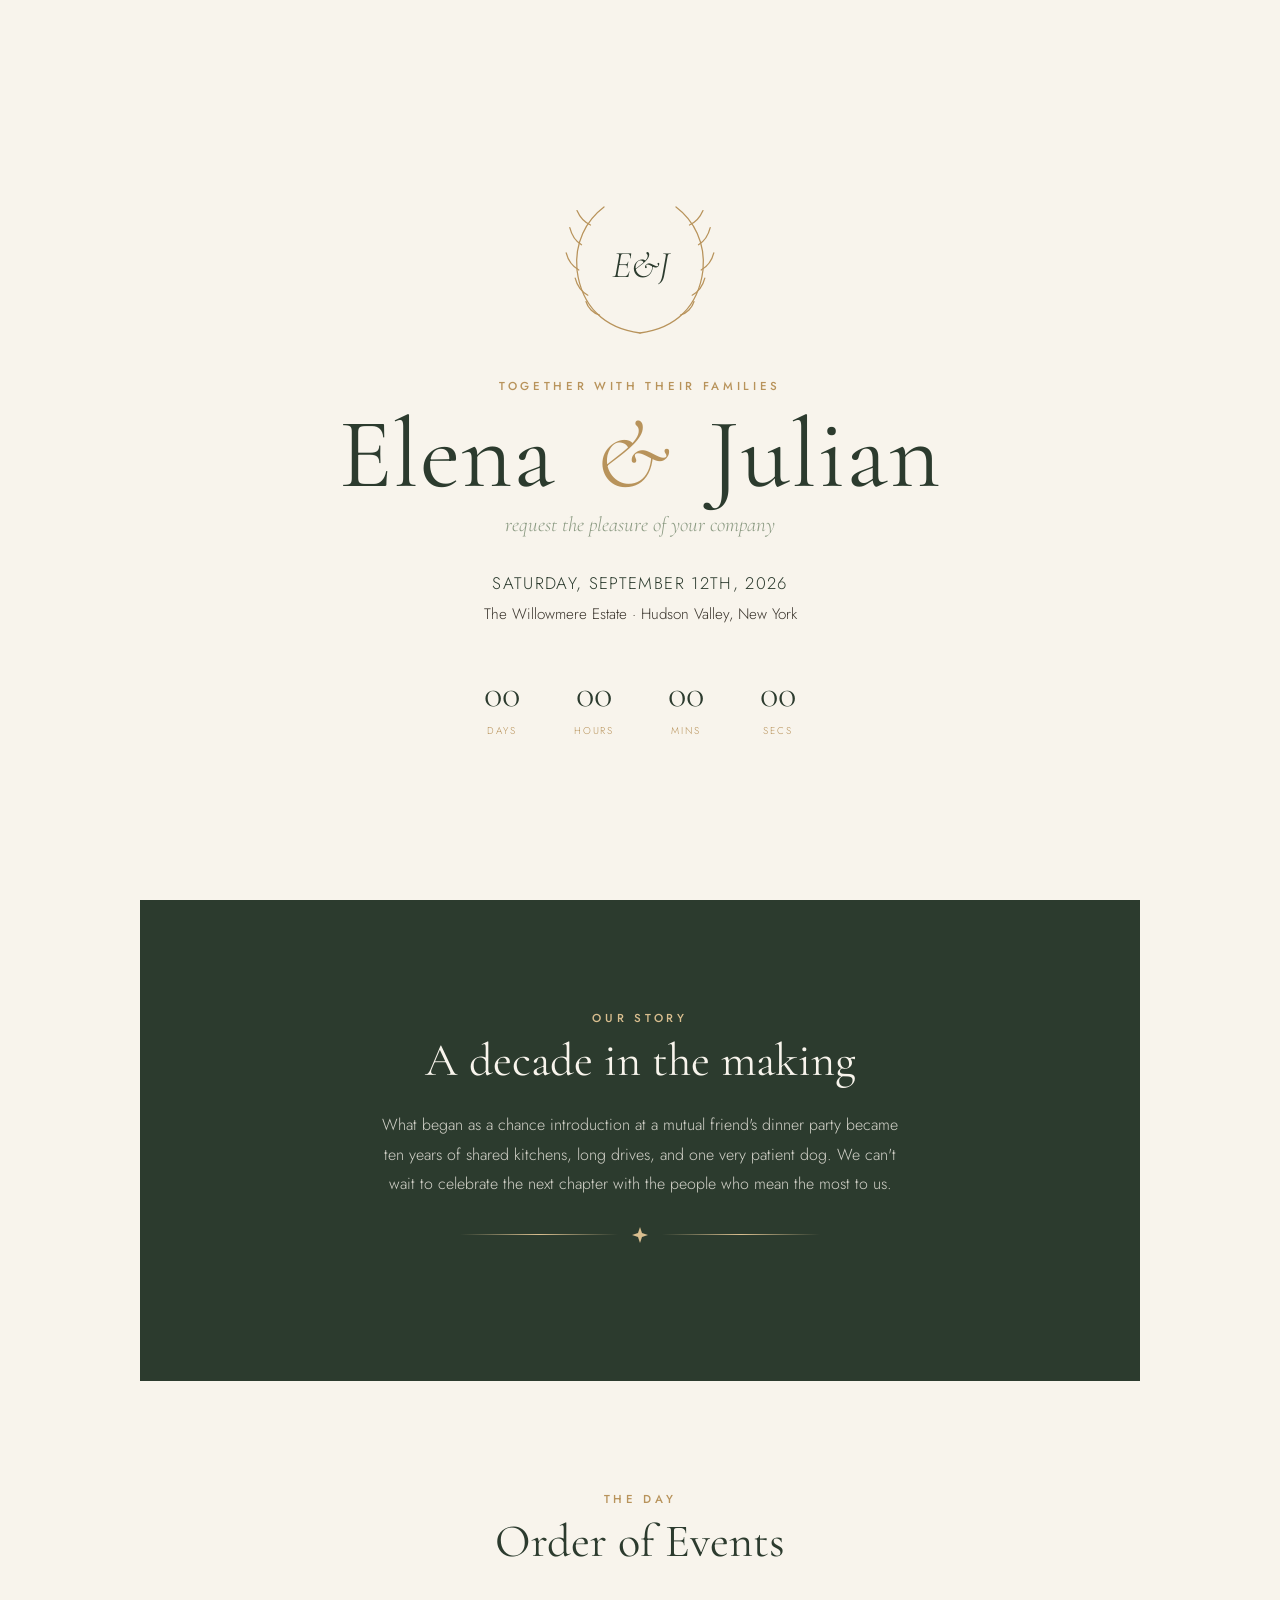
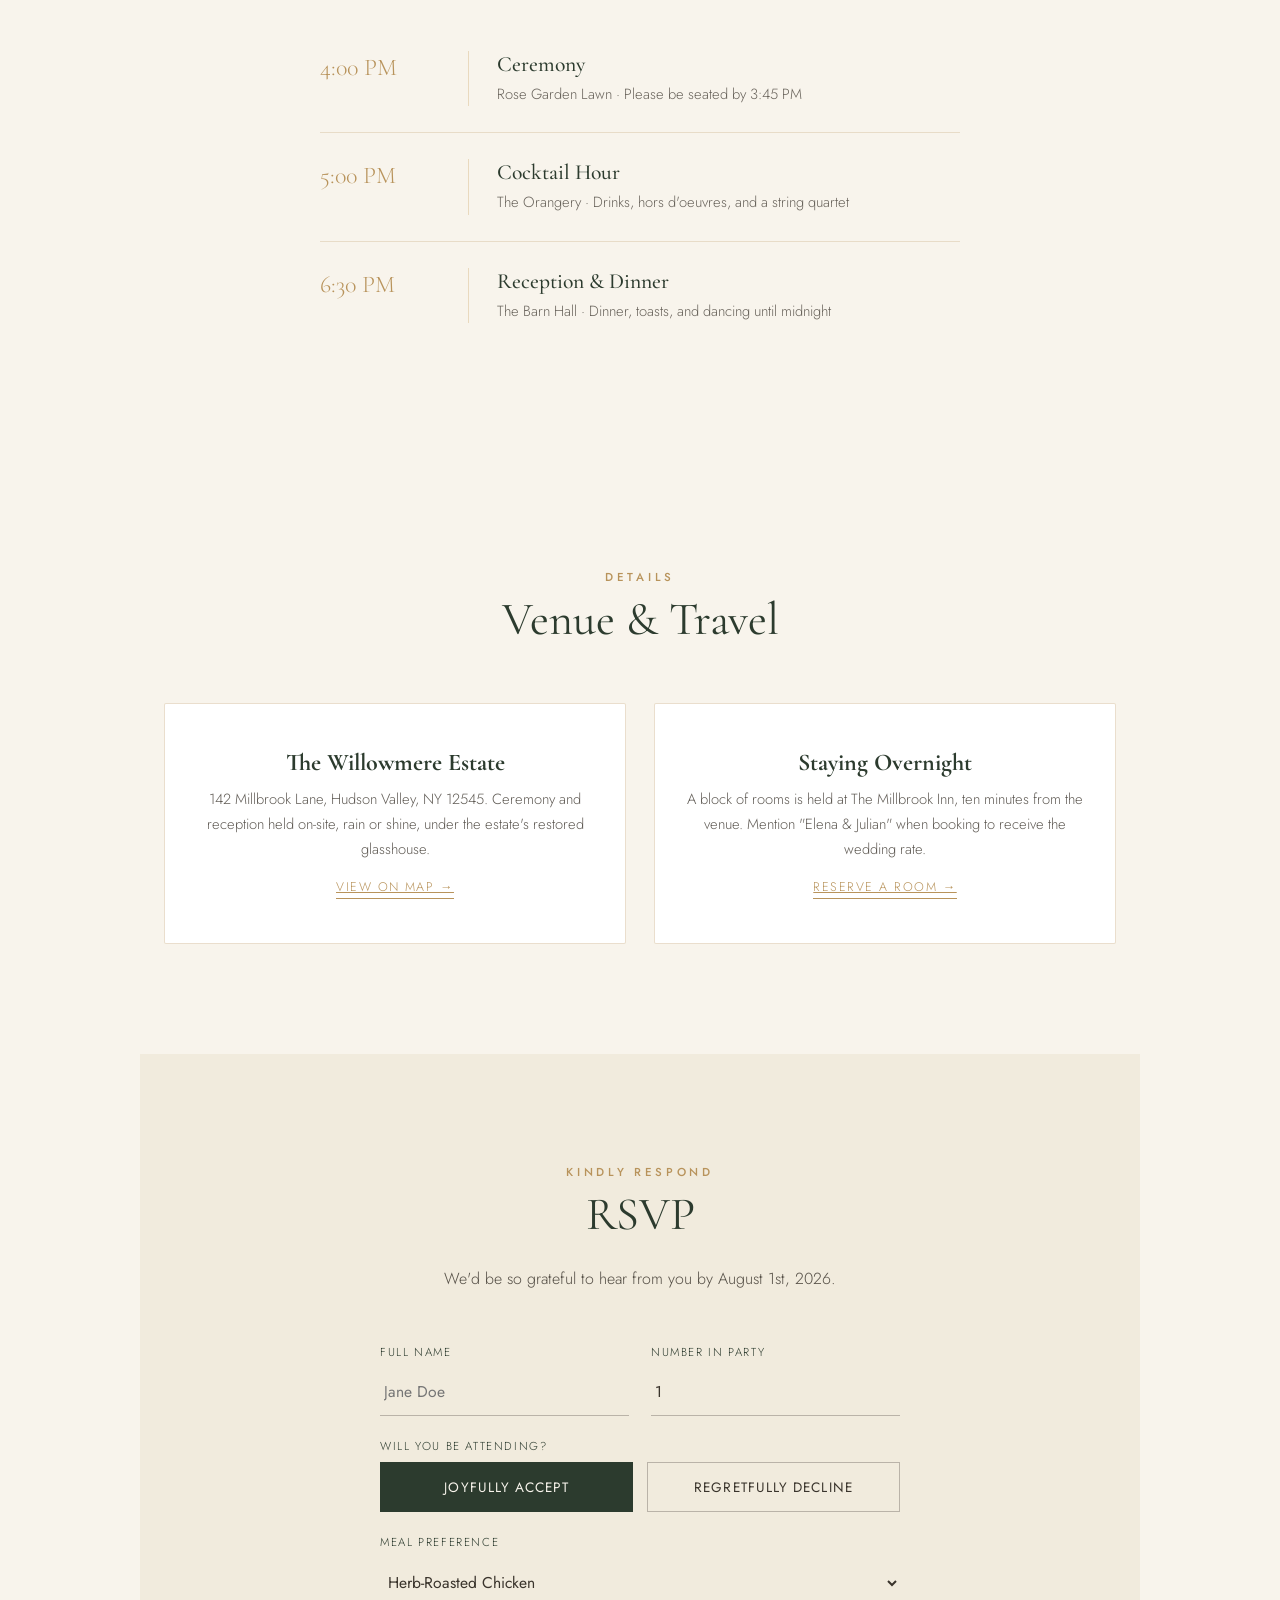
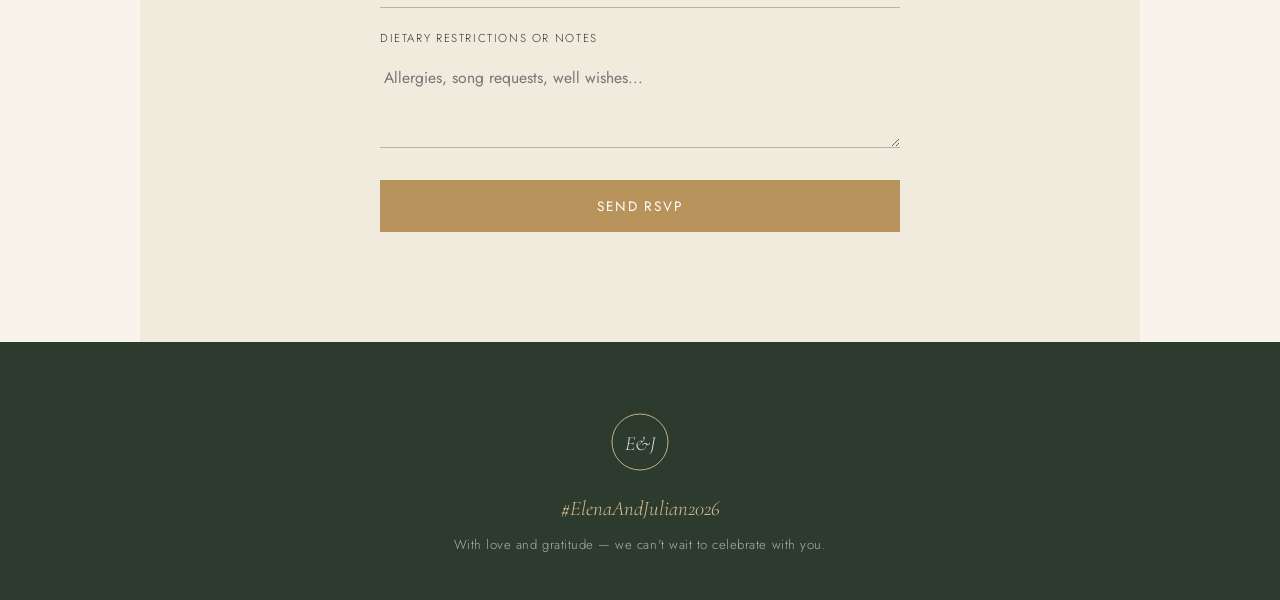
==== index.html @ f8de7e8d "Rename wedding-invite.html to index.html" ====
<!DOCTYPE html>
<html lang="en">
<head>
<meta charset="UTF-8">
<meta name="viewport" content="width=device-width, initial-scale=1.0">
<title>Elena & Julian — September 12, 2026</title>
<link rel="preconnect" href="https://fonts.googleapis.com">
<link rel="preconnect" href="https://fonts.gstatic.com" crossorigin>
<link href="https://fonts.googleapis.com/css2?family=Cormorant+Garamond:ital,wght@0,300;0,400;0,500;1,400&family=Jost:wght@300;400;500&display=swap" rel="stylesheet">
<style>
  :root{
    --ivory:#F8F4EC;
    --ivory-deep:#F1EBDD;
    --deep-green:#2C3B2E;
    --sage:#8B9A82;
    --gold:#B8935B;
    --gold-soft:#D9BE8F;
    --charcoal:#3A342C;
    --white:#FFFFFF;
  }

  *{margin:0;padding:0;box-sizing:border-box;}

  html{scroll-behavior:smooth;}

  body{
    background:var(--ivory);
    color:var(--charcoal);
    font-family:'Jost', sans-serif;
    font-weight:300;
    overflow-x:hidden;
  }

  h1,h2,.serif{
    font-family:'Cormorant Garamond', serif;
    font-weight:400;
    color:var(--deep-green);
  }

  .eyebrow{
    font-family:'Jost', sans-serif;
    font-size:0.72rem;
    letter-spacing:0.32em;
    text-transform:uppercase;
    color:var(--gold);
    font-weight:500;
  }

  a{color:inherit;}

  /* ---------- Divider ---------- */
  .divider{
    display:flex;
    align-items:center;
    justify-content:center;
    gap:14px;
    margin:28px auto;
    width:min(360px, 70%);
  }
  .divider .line{
    flex:1;
    height:1px;
    background:linear-gradient(90deg, transparent, var(--gold), transparent);
  }
  .divider svg{ flex-shrink:0; }

  /* ---------- Hero ---------- */
  .hero{
    min-height:100vh;
    display:flex;
    flex-direction:column;
    align-items:center;
    justify-content:center;
    text-align:center;
    padding:80px 24px 60px;
    position:relative;
  }

  .wreath{
    width:180px;
    height:auto;
    margin-bottom:18px;
    opacity:0;
    animation:fadeDown 1.4s ease forwards 0.2s;
  }

  .hero .eyebrow{
    opacity:0;
    animation:fadeUp 1s ease forwards 0.6s;
  }

  .hero h1{
    font-size:clamp(3rem, 9vw, 6.2rem);
    line-height:1.02;
    margin:10px 0 6px;
    letter-spacing:0.01em;
    opacity:0;
    animation:fadeUp 1.1s ease forwards 0.85s;
  }

  .hero h1 em{
    font-style:italic;
    color:var(--gold);
    font-weight:300;
    padding:0 0.15em;
  }

  .hero .subtitle{
    font-family:'Cormorant Garamond', serif;
    font-style:italic;
    font-size:1.3rem;
    color:var(--sage);
    opacity:0;
    animation:fadeUp 1.1s ease forwards 1.1s;
  }

  .hero .date-line{
    margin-top:34px;
    font-size:1.05rem;
    letter-spacing:0.08em;
    text-transform:uppercase;
    color:var(--deep-green);
    opacity:0;
    animation:fadeUp 1.1s ease forwards 1.35s;
  }

  .hero .location-line{
    margin-top:8px;
    font-size:0.95rem;
    color:var(--charcoal);
    opacity:0.8;
    opacity:0;
    animation:fadeUp 1.1s ease forwards 1.5s;
  }

  /* Countdown */
  .countdown{
    display:flex;
    gap:28px;
    margin-top:46px;
    opacity:0;
    animation:fadeUp 1.1s ease forwards 1.7s;
  }
  .countdown .unit{
    text-align:center;
    min-width:64px;
  }
  .countdown .num{
    font-family:'Cormorant Garamond', serif;
    font-size:2.4rem;
    color:var(--deep-green);
    display:block;
  }
  .countdown .label{
    font-size:0.62rem;
    letter-spacing:0.18em;
    text-transform:uppercase;
    color:var(--gold);
  }

  @keyframes fadeUp{ from{opacity:0; transform:translateY(18px);} to{opacity:1; transform:translateY(0);} }
  @keyframes fadeDown{ from{opacity:0; transform:translateY(-14px);} to{opacity:1; transform:translateY(0);} }

  /* ---------- Reveal on scroll ---------- */
  .reveal{
    opacity:0;
    transform:translateY(30px);
    transition:opacity 0.9s ease, transform 0.9s ease;
  }
  .reveal.visible{
    opacity:1;
    transform:translateY(0);
  }

  /* ---------- Section shell ---------- */
  section{
    padding:110px 24px;
    max-width:1000px;
    margin:0 auto;
    text-align:center;
  }

  section h2{
    font-size:clamp(2.1rem, 4vw, 2.9rem);
    margin-top:6px;
  }

  section > .eyebrow{ display:block; }

  .section-intro{
    max-width:520px;
    margin:22px auto 0;
    font-size:1rem;
    line-height:1.85;
    color:var(--charcoal);
    opacity:0.85;
  }

  /* ---------- Story band ---------- */
  .story-band{
    background:var(--deep-green);
    color:var(--ivory);
  }
  .story-band .eyebrow{ color:var(--gold-soft); }
  .story-band h2{ color:var(--ivory); }
  .story-band .section-intro{ color:var(--ivory); opacity:0.82; }
  .story-band .divider .line{ background:linear-gradient(90deg, transparent, var(--gold-soft), transparent); }

  /* ---------- Schedule ---------- */
  .schedule{
    margin-top:56px;
    display:flex;
    flex-direction:column;
    max-width:640px;
    margin-left:auto;
    margin-right:auto;
    text-align:left;
  }
  .schedule-item{
    display:grid;
    grid-template-columns:120px 1px 1fr;
    gap:28px;
    padding:26px 0;
    border-bottom:1px solid rgba(184,147,91,0.25);
  }
  .schedule-item:last-child{ border-bottom:none; }
  .schedule-item .time{
    font-family:'Cormorant Garamond', serif;
    font-size:1.5rem;
    color:var(--gold);
    padding-top:2px;
  }
  .schedule-item .rule{
    background:var(--gold-soft);
    opacity:0.5;
  }
  .schedule-item .event h3{
    font-family:'Cormorant Garamond', serif;
    font-weight:500;
    font-size:1.35rem;
    color:var(--deep-green);
    margin-bottom:6px;
  }
  .schedule-item .event p{
    font-size:0.92rem;
    opacity:0.75;
    line-height:1.6;
  }

  /* ---------- Details cards ---------- */
  .cards{
    display:grid;
    grid-template-columns:1fr 1fr;
    gap:28px;
    margin-top:56px;
  }
  .card{
    background:var(--white);
    border:1px solid rgba(184,147,91,0.3);
    padding:44px 30px;
    border-radius:2px;
  }
  .card .cardicon{ margin-bottom:16px; }
  .card h3{
    font-family:'Cormorant Garamond', serif;
    font-size:1.5rem;
    color:var(--deep-green);
    margin-bottom:10px;
  }
  .card p{ font-size:0.92rem; line-height:1.7; opacity:0.8; }
  .card a.map-link{
    display:inline-block;
    margin-top:16px;
    font-size:0.78rem;
    letter-spacing:0.12em;
    text-transform:uppercase;
    color:var(--gold);
    border-bottom:1px solid var(--gold);
    padding-bottom:2px;
  }

  /* ---------- RSVP ---------- */
  .rsvp{ background:var(--ivory-deep); }
  form.rsvp-form{
    margin-top:50px;
    max-width:520px;
    margin-left:auto;
    margin-right:auto;
    text-align:left;
    display:flex;
    flex-direction:column;
    gap:22px;
  }
  .field{ display:flex; flex-direction:column; gap:8px; }
  .field label{
    font-size:0.72rem;
    letter-spacing:0.14em;
    text-transform:uppercase;
    color:var(--deep-green);
  }
  .field input[type=text], .field input[type=number], .field select, .field textarea{
    font-family:'Jost', sans-serif;
    font-size:0.98rem;
    padding:12px 4px;
    background:transparent;
    border:none;
    border-bottom:1px solid rgba(58,52,44,0.3);
    color:var(--charcoal);
    outline:none;
    transition:border-color 0.3s ease;
  }
  .field input:focus, .field select:focus, .field textarea:focus{
    border-color:var(--gold);
  }
  .row2{ display:grid; grid-template-columns:1fr 1fr; gap:22px; }

  .attend-toggle{
    display:flex;
    gap:14px;
  }
  .attend-toggle button{
    flex:1;
    padding:14px;
    font-family:'Jost', sans-serif;
    font-size:0.85rem;
    letter-spacing:0.08em;
    text-transform:uppercase;
    background:transparent;
    border:1px solid rgba(58,52,44,0.3);
    color:var(--charcoal);
    cursor:pointer;
    transition:all 0.25s ease;
  }
  .attend-toggle button.active{
    background:var(--deep-green);
    border-color:var(--deep-green);
    color:var(--ivory);
  }

  .submit-btn{
    margin-top:10px;
    padding:16px;
    background:var(--gold);
    color:var(--white);
    border:none;
    font-family:'Jost', sans-serif;
    font-size:0.85rem;
    letter-spacing:0.14em;
    text-transform:uppercase;
    cursor:pointer;
    transition:background 0.3s ease;
  }
  .submit-btn:hover{ background:var(--deep-green); }

  .confirm-msg{
    display:none;
    margin-top:22px;
    text-align:center;
    font-family:'Cormorant Garamond', serif;
    font-style:italic;
    font-size:1.2rem;
    color:var(--deep-green);
  }
  .confirm-msg.show{ display:block; animation:fadeUp 0.7s ease; }

  /* ---------- Footer ---------- */
  footer{
    padding:70px 24px 46px;
    text-align:center;
    background:var(--deep-green);
    color:var(--ivory);
  }
  footer .monogram-small{ width:60px; margin-bottom:18px; opacity:0.9; }
  footer .hashtag{
    font-family:'Cormorant Garamond', serif;
    font-style:italic;
    font-size:1.3rem;
    color:var(--gold-soft);
  }
  footer .thanks{
    margin-top:14px;
    font-size:0.82rem;
    opacity:0.65;
    letter-spacing:0.04em;
  }

  @media(max-width:640px){
    .cards{ grid-template-columns:1fr; }
    .row2{ grid-template-columns:1fr; }
    .schedule-item{ grid-template-columns:80px 1px 1fr; gap:16px; }
    .countdown{ gap:16px; }
    .countdown .unit{ min-width:52px; }
    section{ padding:80px 20px; }
  }

  :focus-visible{ outline:2px solid var(--gold); outline-offset:3px; }

  @media (prefers-reduced-motion: reduce){
    *{ animation-duration:0.01ms !important; animation-iteration-count:1 !important; transition-duration:0.01ms !important; }
  }
</style>
</head>
<body>

<!-- ===================== HERO ===================== -->
<section class="hero">
  <svg class="wreath" viewBox="0 0 200 200" fill="none" xmlns="http://www.w3.org/2000/svg">
    <g stroke="#B8935B" stroke-width="1.4" stroke-linecap="round">
      <!-- left laurel -->
      <path d="M100 170 C 60 165, 35 140, 30 100 C 27 70, 40 45, 60 30" fill="none"/>
      <path d="M55 150 C 48 148, 42 142, 40 135" fill="none"/>
      <path d="M42 128 C 35 124, 30 117, 28 109" fill="none"/>
      <path d="M32 100 C 25 96, 20 89, 18 81" fill="none"/>
      <path d="M35 72 C 28 68, 24 61, 22 53" fill="none"/>
      <path d="M45 50 C 38 47, 33 41, 30 34" fill="none"/>
      <!-- right laurel -->
      <path d="M100 170 C 140 165, 165 140, 170 100 C 173 70, 160 45, 140 30" fill="none"/>
      <path d="M145 150 C 152 148, 158 142, 160 135" fill="none"/>
      <path d="M158 128 C 165 124, 170 117, 172 109" fill="none"/>
      <path d="M168 100 C 175 96, 180 89, 182 81" fill="none"/>
      <path d="M165 72 C 172 68, 176 61, 178 53" fill="none"/>
      <path d="M155 50 C 162 47, 167 41, 170 34" fill="none"/>
    </g>
    <text x="100" y="108" text-anchor="middle" font-family="Cormorant Garamond, serif" font-size="42" fill="#2C3B2E" font-style="italic">E&amp;J</text>
  </svg>

  <span class="eyebrow">Together with their families</span>
  <h1>Elena <em>&amp;</em> Julian</h1>
  <p class="subtitle">request the pleasure of your company</p>
  <p class="date-line">Saturday, September 12th, 2026</p>
  <p class="location-line">The Willowmere Estate · Hudson Valley, New York</p>

  <div class="countdown" id="countdown">
    <div class="unit"><span class="num" id="cd-days">00</span><span class="label">Days</span></div>
    <div class="unit"><span class="num" id="cd-hours">00</span><span class="label">Hours</span></div>
    <div class="unit"><span class="num" id="cd-mins">00</span><span class="label">Mins</span></div>
    <div class="unit"><span class="num" id="cd-secs">00</span><span class="label">Secs</span></div>
  </div>
</section>

<!-- ===================== STORY / WELCOME ===================== -->
<section class="story-band reveal">
  <span class="eyebrow">Our Story</span>
  <h2>A decade in the making</h2>
  <p class="section-intro">
    What began as a chance introduction at a mutual friend's dinner party became ten years of shared kitchens, long drives, and one very patient dog. We can't wait to celebrate the next chapter with the people who mean the most to us.
  </p>
  <div class="divider">
    <div class="line"></div>
    <svg width="16" height="16" viewBox="0 0 16 16"><path d="M8 0L10 6L16 8L10 10L8 16L6 10L0 8L6 6Z" fill="#D9BE8F"/></svg>
    <div class="line"></div>
  </div>
</section>

<!-- ===================== SCHEDULE ===================== -->
<section class="reveal">
  <span class="eyebrow">The Day</span>
  <h2>Order of Events</h2>
  <div class="schedule">
    <div class="schedule-item">
      <div class="time">4:00 PM</div>
      <div class="rule"></div>
      <div class="event">
        <h3>Ceremony</h3>
        <p>Rose Garden Lawn · Please be seated by 3:45 PM</p>
      </div>
    </div>
    <div class="schedule-item">
      <div class="time">5:00 PM</div>
      <div class="rule"></div>
      <div class="event">
        <h3>Cocktail Hour</h3>
        <p>The Orangery · Drinks, hors d'oeuvres, and a string quartet</p>
      </div>
    </div>
    <div class="schedule-item">
      <div class="time">6:30 PM</div>
      <div class="rule"></div>
      <div class="event">
        <h3>Reception & Dinner</h3>
        <p>The Barn Hall · Dinner, toasts, and dancing until midnight</p>
      </div>
    </div>
  </div>
</section>

<!-- ===================== DETAILS ===================== -->
<section class="reveal">
  <span class="eyebrow">Details</span>
  <h2>Venue & Travel</h2>
  <div class="cards">
    <div class="card">
      <h3>The Willowmere Estate</h3>
      <p>142 Millbrook Lane, Hudson Valley, NY 12545. Ceremony and reception held on-site, rain or shine, under the estate's restored glasshouse.</p>
      <a class="map-link" href="#">View on Map →</a>
    </div>
    <div class="card">
      <h3>Staying Overnight</h3>
      <p>A block of rooms is held at The Millbrook Inn, ten minutes from the venue. Mention "Elena & Julian" when booking to receive the wedding rate.</p>
      <a class="map-link" href="#">Reserve a Room →</a>
    </div>
  </div>
</section>

<!-- ===================== RSVP ===================== -->
<section class="rsvp reveal">
  <span class="eyebrow">Kindly Respond</span>
  <h2>RSVP</h2>
  <p class="section-intro">We'd be so grateful to hear from you by August 1st, 2026.</p>

  <form class="rsvp-form" id="rsvpForm">
    <div class="row2">
      <div class="field">
        <label for="fname">Full Name</label>
        <input type="text" id="fname" required placeholder="Jane Doe">
      </div>
      <div class="field">
        <label for="guests">Number in Party</label>
        <input type="number" id="guests" min="1" max="6" value="1">
      </div>
    </div>

    <div class="field">
      <label>Will you be attending?</label>
      <div class="attend-toggle">
        <button type="button" class="attend-btn active" data-val="yes">Joyfully Accept</button>
        <button type="button" class="attend-btn" data-val="no">Regretfully Decline</button>
      </div>
    </div>

    <div class="field">
      <label for="meal">Meal Preference</label>
      <select id="meal">
        <option>Herb-Roasted Chicken</option>
        <option>Pan-Seared Salmon</option>
        <option>Wild Mushroom Risotto (Vegetarian)</option>
      </select>
    </div>

    <div class="field">
      <label for="notes">Dietary Restrictions or Notes</label>
      <textarea id="notes" rows="3" placeholder="Allergies, song requests, well wishes..."></textarea>
    </div>

    <button type="submit" class="submit-btn">Send RSVP</button>
    <p class="confirm-msg" id="confirmMsg">Thank you — your reply has been received with love.</p>
  </form>
</section>

<!-- ===================== FOOTER ===================== -->
<footer>
  <svg class="monogram-small" viewBox="0 0 60 60" fill="none" xmlns="http://www.w3.org/2000/svg">
    <circle cx="30" cy="30" r="28" stroke="#D9BE8F" stroke-width="1"/>
    <text x="30" y="38" text-anchor="middle" font-family="Cormorant Garamond, serif" font-size="20" fill="#F8F4EC" font-style="italic">E&amp;J</text>
  </svg>
  <p class="hashtag">#ElenaAndJulian2026</p>
  <p class="thanks">With love and gratitude — we can't wait to celebrate with you.</p>
</footer>

<script>
  // Countdown
  const weddingDate = new Date("2026-09-12T16:00:00");
  function updateCountdown(){
    const now = new Date();
    let diff = weddingDate - now;
    if(diff < 0) diff = 0;
    const days = Math.floor(diff / (1000*60*60*24));
    const hours = Math.floor((diff / (1000*60*60)) % 24);
    const mins = Math.floor((diff / (1000*60)) % 60);
    const secs = Math.floor((diff / 1000) % 60);
    document.getElementById('cd-days').textContent = String(days).padStart(2,'0');
    document.getElementById('cd-hours').textContent = String(hours).padStart(2,'0');
    document.getElementById('cd-mins').textContent = String(mins).padStart(2,'0');
    document.getElementById('cd-secs').textContent = String(secs).padStart(2,'0');
  }
  updateCountdown();
  setInterval(updateCountdown, 1000);

  // Scroll reveal
  const revealEls = document.querySelectorAll('.reveal');
  const io = new IntersectionObserver((entries)=>{
    entries.forEach(entry=>{
      if(entry.isIntersecting){
        entry.target.classList.add('visible');
        io.unobserve(entry.target);
      }
    });
  }, {threshold:0.15});
  revealEls.forEach(el=>io.observe(el));

  // Attend toggle
  const attendBtns = document.querySelectorAll('.attend-btn');
  let attending = 'yes';
  attendBtns.forEach(btn=>{
    btn.addEventListener('click', ()=>{
      attendBtns.forEach(b=>b.classList.remove('active'));
      btn.classList.add('active');
      attending = btn.dataset.val;
    });
  });

  // Form submit
  document.getElementById('rsvpForm').addEventListener('submit', function(e){
    e.preventDefault();
    document.getElementById('confirmMsg').classList.add('show');
    this.querySelectorAll('input, select, textarea, button').forEach(el=>el.disabled = true);
  });
</script>

</body>
</html>
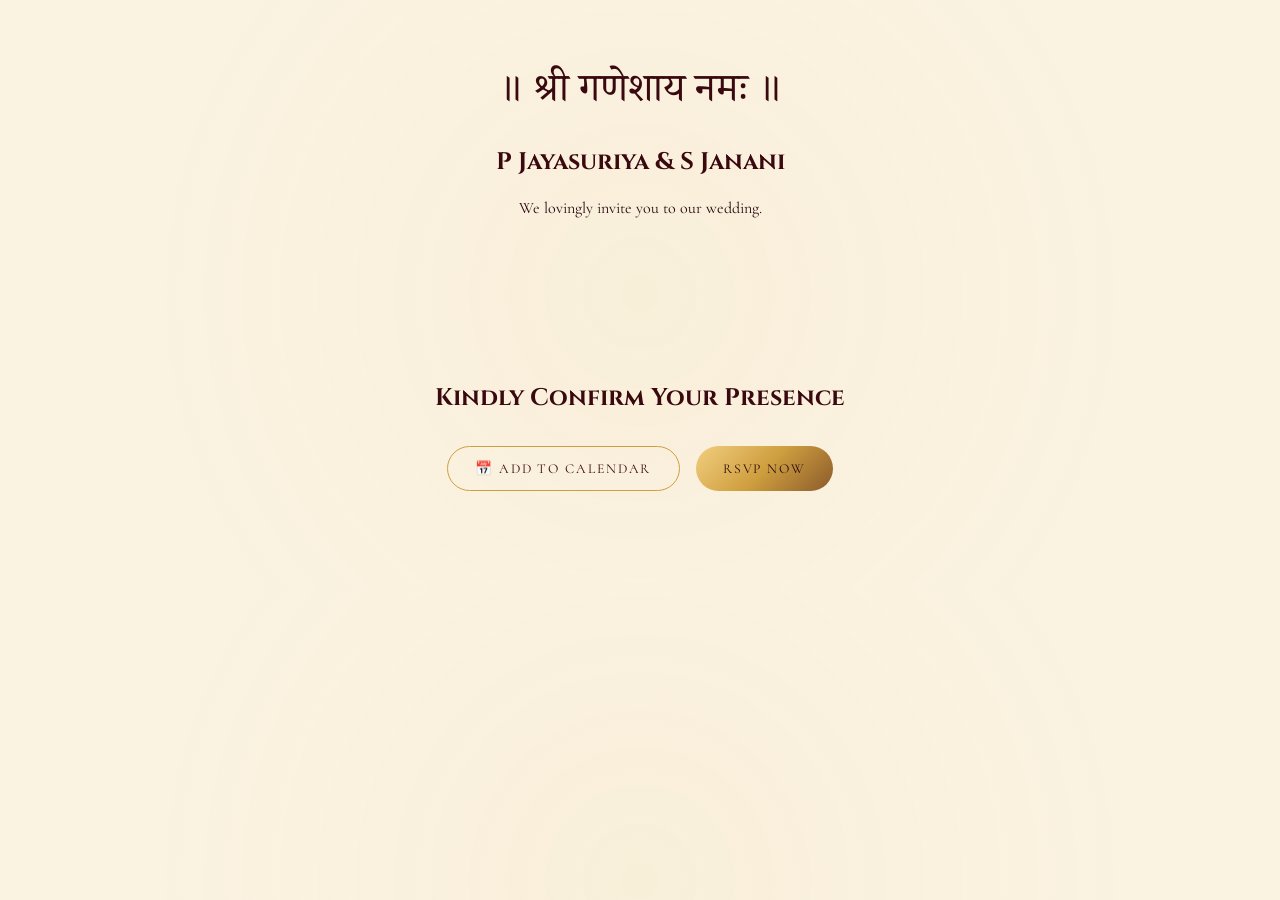
==== commit 7dc5171b: "Update wedding invitation details and styles" ====
--- a/index.html
+++ b/index.html
@@ -3,609 +3,68 @@
 <head>
 <meta charset="UTF-8">
 <meta name="viewport" content="width=device-width, initial-scale=1.0">
-<title>Elena & Julian — September 12, 2026</title>
+<title>P Jayasuriya & S Janani — A Sacred Union | Wedding Invitation</title>
 <link rel="preconnect" href="https://fonts.googleapis.com">
 <link rel="preconnect" href="https://fonts.gstatic.com" crossorigin>
-<link href="https://fonts.googleapis.com/css2?family=Cormorant+Garamond:ital,wght@0,300;0,400;0,500;1,400&family=Jost:wght@300;400;500&display=swap" rel="stylesheet">
+<link href="https://fonts.googleapis.com/css2?family=Cinzel:wght@400;600;700&family=Cormorant+Garamond:ital,wght@0,400;0,600;1,400&family=Cormorant+SC:wght@500;600&family=Kalam:wght@400;700&family=Noto+Serif+Devanagari:wght@500;700&display=swap" rel="stylesheet">
 <style>
-  :root{
-    --ivory:#F8F4EC;
-    --ivory-deep:#F1EBDD;
-    --deep-green:#2C3B2E;
-    --sage:#8B9A82;
-    --gold:#B8935B;
-    --gold-soft:#D9BE8F;
-    --charcoal:#3A342C;
-    --white:#FFFFFF;
-  }
-
-  *{margin:0;padding:0;box-sizing:border-box;}
-
-  html{scroll-behavior:smooth;}
-
-  body{
-    background:var(--ivory);
-    color:var(--charcoal);
-    font-family:'Jost', sans-serif;
-    font-weight:300;
-    overflow-x:hidden;
-  }
-
-  h1,h2,.serif{
-    font-family:'Cormorant Garamond', serif;
-    font-weight:400;
-    color:var(--deep-green);
-  }
-
-  .eyebrow{
-    font-family:'Jost', sans-serif;
-    font-size:0.72rem;
-    letter-spacing:0.32em;
-    text-transform:uppercase;
-    color:var(--gold);
-    font-weight:500;
-  }
-
-  a{color:inherit;}
-
-  /* ---------- Divider ---------- */
-  .divider{
-    display:flex;
-    align-items:center;
-    justify-content:center;
-    gap:14px;
-    margin:28px auto;
-    width:min(360px, 70%);
-  }
-  .divider .line{
-    flex:1;
-    height:1px;
-    background:linear-gradient(90deg, transparent, var(--gold), transparent);
-  }
-  .divider svg{ flex-shrink:0; }
-
-  /* ---------- Hero ---------- */
-  .hero{
-    min-height:100vh;
-    display:flex;
-    flex-direction:column;
-    align-items:center;
-    justify-content:center;
-    text-align:center;
-    padding:80px 24px 60px;
-    position:relative;
-  }
-
-  .wreath{
-    width:180px;
-    height:auto;
-    margin-bottom:18px;
-    opacity:0;
-    animation:fadeDown 1.4s ease forwards 0.2s;
-  }
-
-  .hero .eyebrow{
-    opacity:0;
-    animation:fadeUp 1s ease forwards 0.6s;
-  }
-
-  .hero h1{
-    font-size:clamp(3rem, 9vw, 6.2rem);
-    line-height:1.02;
-    margin:10px 0 6px;
-    letter-spacing:0.01em;
-    opacity:0;
-    animation:fadeUp 1.1s ease forwards 0.85s;
-  }
-
-  .hero h1 em{
-    font-style:italic;
-    color:var(--gold);
-    font-weight:300;
-    padding:0 0.15em;
-  }
-
-  .hero .subtitle{
-    font-family:'Cormorant Garamond', serif;
-    font-style:italic;
-    font-size:1.3rem;
-    color:var(--sage);
-    opacity:0;
-    animation:fadeUp 1.1s ease forwards 1.1s;
-  }
-
-  .hero .date-line{
-    margin-top:34px;
-    font-size:1.05rem;
-    letter-spacing:0.08em;
-    text-transform:uppercase;
-    color:var(--deep-green);
-    opacity:0;
-    animation:fadeUp 1.1s ease forwards 1.35s;
-  }
-
-  .hero .location-line{
-    margin-top:8px;
-    font-size:0.95rem;
-    color:var(--charcoal);
-    opacity:0.8;
-    opacity:0;
-    animation:fadeUp 1.1s ease forwards 1.5s;
-  }
-
-  /* Countdown */
-  .countdown{
-    display:flex;
-    gap:28px;
-    margin-top:46px;
-    opacity:0;
-    animation:fadeUp 1.1s ease forwards 1.7s;
-  }
-  .countdown .unit{
-    text-align:center;
-    min-width:64px;
-  }
-  .countdown .num{
-    font-family:'Cormorant Garamond', serif;
-    font-size:2.4rem;
-    color:var(--deep-green);
-    display:block;
-  }
-  .countdown .label{
-    font-size:0.62rem;
-    letter-spacing:0.18em;
-    text-transform:uppercase;
-    color:var(--gold);
-  }
-
-  @keyframes fadeUp{ from{opacity:0; transform:translateY(18px);} to{opacity:1; transform:translateY(0);} }
-  @keyframes fadeDown{ from{opacity:0; transform:translateY(-14px);} to{opacity:1; transform:translateY(0);} }
-
-  /* ---------- Reveal on scroll ---------- */
-  .reveal{
-    opacity:0;
-    transform:translateY(30px);
-    transition:opacity 0.9s ease, transform 0.9s ease;
-  }
-  .reveal.visible{
-    opacity:1;
-    transform:translateY(0);
-  }
-
-  /* ---------- Section shell ---------- */
-  section{
-    padding:110px 24px;
-    max-width:1000px;
-    margin:0 auto;
-    text-align:center;
-  }
-
-  section h2{
-    font-size:clamp(2.1rem, 4vw, 2.9rem);
-    margin-top:6px;
-  }
-
-  section > .eyebrow{ display:block; }
-
-  .section-intro{
-    max-width:520px;
-    margin:22px auto 0;
-    font-size:1rem;
-    line-height:1.85;
-    color:var(--charcoal);
-    opacity:0.85;
-  }
-
-  /* ---------- Story band ---------- */
-  .story-band{
-    background:var(--deep-green);
-    color:var(--ivory);
-  }
-  .story-band .eyebrow{ color:var(--gold-soft); }
-  .story-band h2{ color:var(--ivory); }
-  .story-band .section-intro{ color:var(--ivory); opacity:0.82; }
-  .story-band .divider .line{ background:linear-gradient(90deg, transparent, var(--gold-soft), transparent); }
-
-  /* ---------- Schedule ---------- */
-  .schedule{
-    margin-top:56px;
-    display:flex;
-    flex-direction:column;
-    max-width:640px;
-    margin-left:auto;
-    margin-right:auto;
-    text-align:left;
-  }
-  .schedule-item{
-    display:grid;
-    grid-template-columns:120px 1px 1fr;
-    gap:28px;
-    padding:26px 0;
-    border-bottom:1px solid rgba(184,147,91,0.25);
-  }
-  .schedule-item:last-child{ border-bottom:none; }
-  .schedule-item .time{
-    font-family:'Cormorant Garamond', serif;
-    font-size:1.5rem;
-    color:var(--gold);
-    padding-top:2px;
-  }
-  .schedule-item .rule{
-    background:var(--gold-soft);
-    opacity:0.5;
-  }
-  .schedule-item .event h3{
-    font-family:'Cormorant Garamond', serif;
-    font-weight:500;
-    font-size:1.35rem;
-    color:var(--deep-green);
-    margin-bottom:6px;
-  }
-  .schedule-item .event p{
-    font-size:0.92rem;
-    opacity:0.75;
-    line-height:1.6;
-  }
-
-  /* ---------- Details cards ---------- */
-  .cards{
-    display:grid;
-    grid-template-columns:1fr 1fr;
-    gap:28px;
-    margin-top:56px;
-  }
-  .card{
-    background:var(--white);
-    border:1px solid rgba(184,147,91,0.3);
-    padding:44px 30px;
-    border-radius:2px;
-  }
-  .card .cardicon{ margin-bottom:16px; }
-  .card h3{
-    font-family:'Cormorant Garamond', serif;
-    font-size:1.5rem;
-    color:var(--deep-green);
-    margin-bottom:10px;
-  }
-  .card p{ font-size:0.92rem; line-height:1.7; opacity:0.8; }
-  .card a.map-link{
-    display:inline-block;
-    margin-top:16px;
-    font-size:0.78rem;
-    letter-spacing:0.12em;
-    text-transform:uppercase;
-    color:var(--gold);
-    border-bottom:1px solid var(--gold);
-    padding-bottom:2px;
-  }
-
-  /* ---------- RSVP ---------- */
-  .rsvp{ background:var(--ivory-deep); }
-  form.rsvp-form{
-    margin-top:50px;
-    max-width:520px;
-    margin-left:auto;
-    margin-right:auto;
-    text-align:left;
-    display:flex;
-    flex-direction:column;
-    gap:22px;
-  }
-  .field{ display:flex; flex-direction:column; gap:8px; }
-  .field label{
-    font-size:0.72rem;
-    letter-spacing:0.14em;
-    text-transform:uppercase;
-    color:var(--deep-green);
-  }
-  .field input[type=text], .field input[type=number], .field select, .field textarea{
-    font-family:'Jost', sans-serif;
-    font-size:0.98rem;
-    padding:12px 4px;
-    background:transparent;
-    border:none;
-    border-bottom:1px solid rgba(58,52,44,0.3);
-    color:var(--charcoal);
-    outline:none;
-    transition:border-color 0.3s ease;
-  }
-  .field input:focus, .field select:focus, .field textarea:focus{
-    border-color:var(--gold);
-  }
-  .row2{ display:grid; grid-template-columns:1fr 1fr; gap:22px; }
-
-  .attend-toggle{
-    display:flex;
-    gap:14px;
-  }
-  .attend-toggle button{
-    flex:1;
-    padding:14px;
-    font-family:'Jost', sans-serif;
-    font-size:0.85rem;
-    letter-spacing:0.08em;
-    text-transform:uppercase;
-    background:transparent;
-    border:1px solid rgba(58,52,44,0.3);
-    color:var(--charcoal);
-    cursor:pointer;
-    transition:all 0.25s ease;
-  }
-  .attend-toggle button.active{
-    background:var(--deep-green);
-    border-color:var(--deep-green);
-    color:var(--ivory);
-  }
-
-  .submit-btn{
-    margin-top:10px;
-    padding:16px;
-    background:var(--gold);
-    color:var(--white);
-    border:none;
-    font-family:'Jost', sans-serif;
-    font-size:0.85rem;
-    letter-spacing:0.14em;
-    text-transform:uppercase;
-    cursor:pointer;
-    transition:background 0.3s ease;
-  }
-  .submit-btn:hover{ background:var(--deep-green); }
-
-  .confirm-msg{
-    display:none;
-    margin-top:22px;
-    text-align:center;
-    font-family:'Cormorant Garamond', serif;
-    font-style:italic;
-    font-size:1.2rem;
-    color:var(--deep-green);
-  }
-  .confirm-msg.show{ display:block; animation:fadeUp 0.7s ease; }
-
-  /* ---------- Footer ---------- */
-  footer{
-    padding:70px 24px 46px;
-    text-align:center;
-    background:var(--deep-green);
-    color:var(--ivory);
-  }
-  footer .monogram-small{ width:60px; margin-bottom:18px; opacity:0.9; }
-  footer .hashtag{
-    font-family:'Cormorant Garamond', serif;
-    font-style:italic;
-    font-size:1.3rem;
-    color:var(--gold-soft);
-  }
-  footer .thanks{
-    margin-top:14px;
-    font-size:0.82rem;
-    opacity:0.65;
-    letter-spacing:0.04em;
-  }
-
-  @media(max-width:640px){
-    .cards{ grid-template-columns:1fr; }
-    .row2{ grid-template-columns:1fr; }
-    .schedule-item{ grid-template-columns:80px 1px 1fr; gap:16px; }
-    .countdown{ gap:16px; }
-    .countdown .unit{ min-width:52px; }
-    section{ padding:80px 20px; }
-  }
-
-  :focus-visible{ outline:2px solid var(--gold); outline-offset:3px; }
-
-  @media (prefers-reduced-motion: reduce){
-    *{ animation-duration:0.01ms !important; animation-iteration-count:1 !important; transition-duration:0.01ms !important; }
-  }
+:root{
+  --maroon:#5c0f1a; --maroon-deep:#3a0910; --red:#8e1f36; --gold:#cf9f3f;
+  --gold-light:#f2ce80; --gold-pale:#f7e6b8; --ivory:#fbf3e2; --cream:#f3e6c6;
+  --bronze:#8a5a2b; --ink:#2a0a10;
+  --font-display:'Cinzel', serif; --font-body:'Cormorant Garamond', serif;
+  --font-script:'Kalam', cursive; --font-dev:'Noto Serif Devanagari', serif;
+  --font-label:'Cormorant SC', serif;
+}
+body {
+  margin:0; font-family:var(--font-body); background:var(--ivory); color:var(--ink);
+  background-image: radial-gradient(circle at 50% 50%, rgba(207, 159, 63, 0.05) 0%, transparent 70%), url('https://www.transparenttextures.com/patterns/mandala.png');
+}
+.deity-bg {
+  position: fixed; top: 0; left: 0; width: 100%; height: 100%; z-index: -1; 
+  opacity: 0.06; pointer-events: none;
+  background: url('https://upload.wikimedia.org/wikipedia/commons/thumb/6/6d/Ganesha_statue.jpg/640px-Ganesha_statue.jpg') center/cover no-repeat;
+}
+section { padding: 4rem 1.25rem; max-width: 1100px; margin: 0 auto; }
+h1, h2 { font-family: var(--font-display); color: var(--maroon-deep); }
+.gold-btn, .cal-btn {
+  display: inline-flex; align-items: center; gap: .6rem;
+  font-family: var(--font-label); letter-spacing: .14em; text-transform: uppercase;
+  font-size: .85rem; padding: .95em 2em; border-radius: 999px; cursor: pointer;
+  text-decoration: none; transition: .25s ease;
+}
+.gold-btn { color: var(--ink); background: linear-gradient(135deg, var(--gold-light), var(--gold), var(--bronze)); }
+.cal-btn { color: var(--maroon-deep); border: 1.5px solid var(--gold); background: transparent; }
+.cal-btn:hover { background: var(--gold); color: var(--ink); }
+.rsvp-actions { display: flex; flex-wrap: wrap; justify-content: center; gap: 1rem; margin: 2rem 0; }
 </style>
 </head>
 <body>
 
-<!-- ===================== HERO ===================== -->
-<section class="hero">
-  <svg class="wreath" viewBox="0 0 200 200" fill="none" xmlns="http://www.w3.org/2000/svg">
-    <g stroke="#B8935B" stroke-width="1.4" stroke-linecap="round">
-      <!-- left laurel -->
-      <path d="M100 170 C 60 165, 35 140, 30 100 C 27 70, 40 45, 60 30" fill="none"/>
-      <path d="M55 150 C 48 148, 42 142, 40 135" fill="none"/>
-      <path d="M42 128 C 35 124, 30 117, 28 109" fill="none"/>
-      <path d="M32 100 C 25 96, 20 89, 18 81" fill="none"/>
-      <path d="M35 72 C 28 68, 24 61, 22 53" fill="none"/>
-      <path d="M45 50 C 38 47, 33 41, 30 34" fill="none"/>
-      <!-- right laurel -->
-      <path d="M100 170 C 140 165, 165 140, 170 100 C 173 70, 160 45, 140 30" fill="none"/>
-      <path d="M145 150 C 152 148, 158 142, 160 135" fill="none"/>
-      <path d="M158 128 C 165 124, 170 117, 172 109" fill="none"/>
-      <path d="M168 100 C 175 96, 180 89, 182 81" fill="none"/>
-      <path d="M165 72 C 172 68, 176 61, 178 53" fill="none"/>
-      <path d="M155 50 C 162 47, 167 41, 170 34" fill="none"/>
-    </g>
-    <text x="100" y="108" text-anchor="middle" font-family="Cormorant Garamond, serif" font-size="42" fill="#2C3B2E" font-style="italic">E&amp;J</text>
-  </svg>
+<div class="deity-bg"></div>
 
-  <span class="eyebrow">Together with their families</span>
-  <h1>Elena <em>&amp;</em> Julian</h1>
-  <p class="subtitle">request the pleasure of your company</p>
-  <p class="date-line">Saturday, September 12th, 2026</p>
-  <p class="location-line">The Willowmere Estate · Hudson Valley, New York</p>
+<main>
+  <section id="welcome">
+    <div style="text-align:center;">
+      <div style="font-family:var(--font-dev); font-size:2.5rem; color:var(--maroon-deep);">॥ श्री गणेशाय नमः ॥</div>
+      <h1>P Jayasuriya & S Janani</h1>
+      <p>We lovingly invite you to our wedding.</p>
+    </div>
+  </section>
 
-  <div class="countdown" id="countdown">
-    <div class="unit"><span class="num" id="cd-days">00</span><span class="label">Days</span></div>
-    <div class="unit"><span class="num" id="cd-hours">00</span><span class="label">Hours</span></div>
-    <div class="unit"><span class="num" id="cd-mins">00</span><span class="label">Mins</span></div>
-    <div class="unit"><span class="num" id="cd-secs">00</span><span class="label">Secs</span></div>
-  </div>
-</section>
-
-<!-- ===================== STORY / WELCOME ===================== -->
-<section class="story-band reveal">
-  <span class="eyebrow">Our Story</span>
-  <h2>A decade in the making</h2>
-  <p class="section-intro">
-    What began as a chance introduction at a mutual friend's dinner party became ten years of shared kitchens, long drives, and one very patient dog. We can't wait to celebrate the next chapter with the people who mean the most to us.
-  </p>
-  <div class="divider">
-    <div class="line"></div>
-    <svg width="16" height="16" viewBox="0 0 16 16"><path d="M8 0L10 6L16 8L10 10L8 16L6 10L0 8L6 6Z" fill="#D9BE8F"/></svg>
-    <div class="line"></div>
-  </div>
-</section>
-
-<!-- ===================== SCHEDULE ===================== -->
-<section class="reveal">
-  <span class="eyebrow">The Day</span>
-  <h2>Order of Events</h2>
-  <div class="schedule">
-    <div class="schedule-item">
-      <div class="time">4:00 PM</div>
-      <div class="rule"></div>
-      <div class="event">
-        <h3>Ceremony</h3>
-        <p>Rose Garden Lawn · Please be seated by 3:45 PM</p>
+  <section id="rsvp">
+    <div style="text-align:center;">
+      <h2>Kindly Confirm Your Presence</h2>
+      <div class="rsvp-actions">
+        <!-- Add to Calendar Button -->
+        <a class="cal-btn" href="data:text/calendar;charset=utf8,BEGIN:VCALENDAR%0AVERSION:2.0%0APRODID:-//Wedding//Invitation//EN%0ABEGIN:VEVENT%0ASUMMARY:Wedding of Jayasuriya & Janani%0ADTSTART:20261212T051200Z%0ADTEND:20261212T080000Z%0ALOCATION:Chennai, India%0ADESCRIPTION:Join us for the divine wedding ceremony.%0AEND:VEVENT%0AEND:VCALENDAR" download="wedding-invite.ics">
+          📅 Add to Calendar
+        </a>
+        <a class="gold-btn" href="https://forms.gle/your-form-link" target="_blank">RSVP Now</a>
       </div>
     </div>
-    <div class="schedule-item">
-      <div class="time">5:00 PM</div>
-      <div class="rule"></div>
-      <div class="event">
-        <h3>Cocktail Hour</h3>
-        <p>The Orangery · Drinks, hors d'oeuvres, and a string quartet</p>
-      </div>
-    </div>
-    <div class="schedule-item">
-      <div class="time">6:30 PM</div>
-      <div class="rule"></div>
-      <div class="event">
-        <h3>Reception & Dinner</h3>
-        <p>The Barn Hall · Dinner, toasts, and dancing until midnight</p>
-      </div>
-    </div>
-  </div>
-</section>
-
-<!-- ===================== DETAILS ===================== -->
-<section class="reveal">
-  <span class="eyebrow">Details</span>
-  <h2>Venue & Travel</h2>
-  <div class="cards">
-    <div class="card">
-      <h3>The Willowmere Estate</h3>
-      <p>142 Millbrook Lane, Hudson Valley, NY 12545. Ceremony and reception held on-site, rain or shine, under the estate's restored glasshouse.</p>
-      <a class="map-link" href="#">View on Map →</a>
-    </div>
-    <div class="card">
-      <h3>Staying Overnight</h3>
-      <p>A block of rooms is held at The Millbrook Inn, ten minutes from the venue. Mention "Elena & Julian" when booking to receive the wedding rate.</p>
-      <a class="map-link" href="#">Reserve a Room →</a>
-    </div>
-  </div>
-</section>
-
-<!-- ===================== RSVP ===================== -->
-<section class="rsvp reveal">
-  <span class="eyebrow">Kindly Respond</span>
-  <h2>RSVP</h2>
-  <p class="section-intro">We'd be so grateful to hear from you by August 1st, 2026.</p>
-
-  <form class="rsvp-form" id="rsvpForm">
-    <div class="row2">
-      <div class="field">
-        <label for="fname">Full Name</label>
-        <input type="text" id="fname" required placeholder="Jane Doe">
-      </div>
-      <div class="field">
-        <label for="guests">Number in Party</label>
-        <input type="number" id="guests" min="1" max="6" value="1">
-      </div>
-    </div>
-
-    <div class="field">
-      <label>Will you be attending?</label>
-      <div class="attend-toggle">
-        <button type="button" class="attend-btn active" data-val="yes">Joyfully Accept</button>
-        <button type="button" class="attend-btn" data-val="no">Regretfully Decline</button>
-      </div>
-    </div>
-
-    <div class="field">
-      <label for="meal">Meal Preference</label>
-      <select id="meal">
-        <option>Herb-Roasted Chicken</option>
-        <option>Pan-Seared Salmon</option>
-        <option>Wild Mushroom Risotto (Vegetarian)</option>
-      </select>
-    </div>
-
-    <div class="field">
-      <label for="notes">Dietary Restrictions or Notes</label>
-      <textarea id="notes" rows="3" placeholder="Allergies, song requests, well wishes..."></textarea>
-    </div>
-
-    <button type="submit" class="submit-btn">Send RSVP</button>
-    <p class="confirm-msg" id="confirmMsg">Thank you — your reply has been received with love.</p>
-  </form>
-</section>
-
-<!-- ===================== FOOTER ===================== -->
-<footer>
-  <svg class="monogram-small" viewBox="0 0 60 60" fill="none" xmlns="http://www.w3.org/2000/svg">
-    <circle cx="30" cy="30" r="28" stroke="#D9BE8F" stroke-width="1"/>
-    <text x="30" y="38" text-anchor="middle" font-family="Cormorant Garamond, serif" font-size="20" fill="#F8F4EC" font-style="italic">E&amp;J</text>
-  </svg>
-  <p class="hashtag">#ElenaAndJulian2026</p>
-  <p class="thanks">With love and gratitude — we can't wait to celebrate with you.</p>
-</footer>
-
-<script>
-  // Countdown
-  const weddingDate = new Date("2026-09-12T16:00:00");
-  function updateCountdown(){
-    const now = new Date();
-    let diff = weddingDate - now;
-    if(diff < 0) diff = 0;
-    const days = Math.floor(diff / (1000*60*60*24));
-    const hours = Math.floor((diff / (1000*60*60)) % 24);
-    const mins = Math.floor((diff / (1000*60)) % 60);
-    const secs = Math.floor((diff / 1000) % 60);
-    document.getElementById('cd-days').textContent = String(days).padStart(2,'0');
-    document.getElementById('cd-hours').textContent = String(hours).padStart(2,'0');
-    document.getElementById('cd-mins').textContent = String(mins).padStart(2,'0');
-    document.getElementById('cd-secs').textContent = String(secs).padStart(2,'0');
-  }
-  updateCountdown();
-  setInterval(updateCountdown, 1000);
-
-  // Scroll reveal
-  const revealEls = document.querySelectorAll('.reveal');
-  const io = new IntersectionObserver((entries)=>{
-    entries.forEach(entry=>{
-      if(entry.isIntersecting){
-        entry.target.classList.add('visible');
-        io.unobserve(entry.target);
-      }
-    });
-  }, {threshold:0.15});
-  revealEls.forEach(el=>io.observe(el));
-
-  // Attend toggle
-  const attendBtns = document.querySelectorAll('.attend-btn');
-  let attending = 'yes';
-  attendBtns.forEach(btn=>{
-    btn.addEventListener('click', ()=>{
-      attendBtns.forEach(b=>b.classList.remove('active'));
-      btn.classList.add('active');
-      attending = btn.dataset.val;
-    });
-  });
-
-  // Form submit
-  document.getElementById('rsvpForm').addEventListener('submit', function(e){
-    e.preventDefault();
-    document.getElementById('confirmMsg').classList.add('show');
-    this.querySelectorAll('input, select, textarea, button').forEach(el=>el.disabled = true);
-  });
-</script>
+  </section>
+</main>
 
 </body>
 </html>
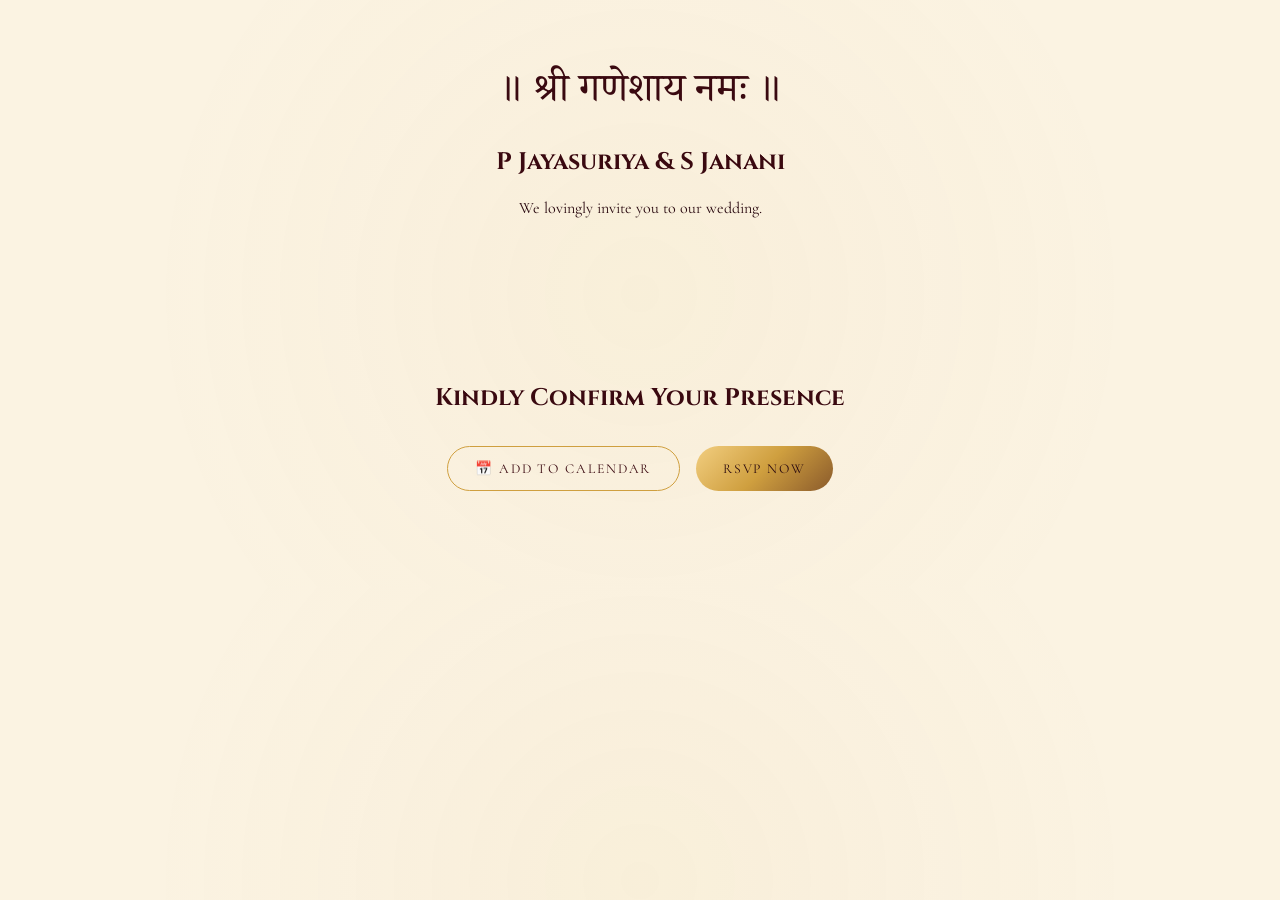
==== commit a524cb58: "Change font-script from 'Kalam' to 'Kala'" ====
--- a/index.html
+++ b/index.html
@@ -13,7 +13,7 @@
   --gold-light:#f2ce80; --gold-pale:#f7e6b8; --ivory:#fbf3e2; --cream:#f3e6c6;
   --bronze:#8a5a2b; --ink:#2a0a10;
   --font-display:'Cinzel', serif; --font-body:'Cormorant Garamond', serif;
-  --font-script:'Kalam', cursive; --font-dev:'Noto Serif Devanagari', serif;
+  --font-script:'Kala', cursive; --font-dev:'Noto Serif Devanagari', serif;
   --font-label:'Cormorant SC', serif;
 }
 body {
